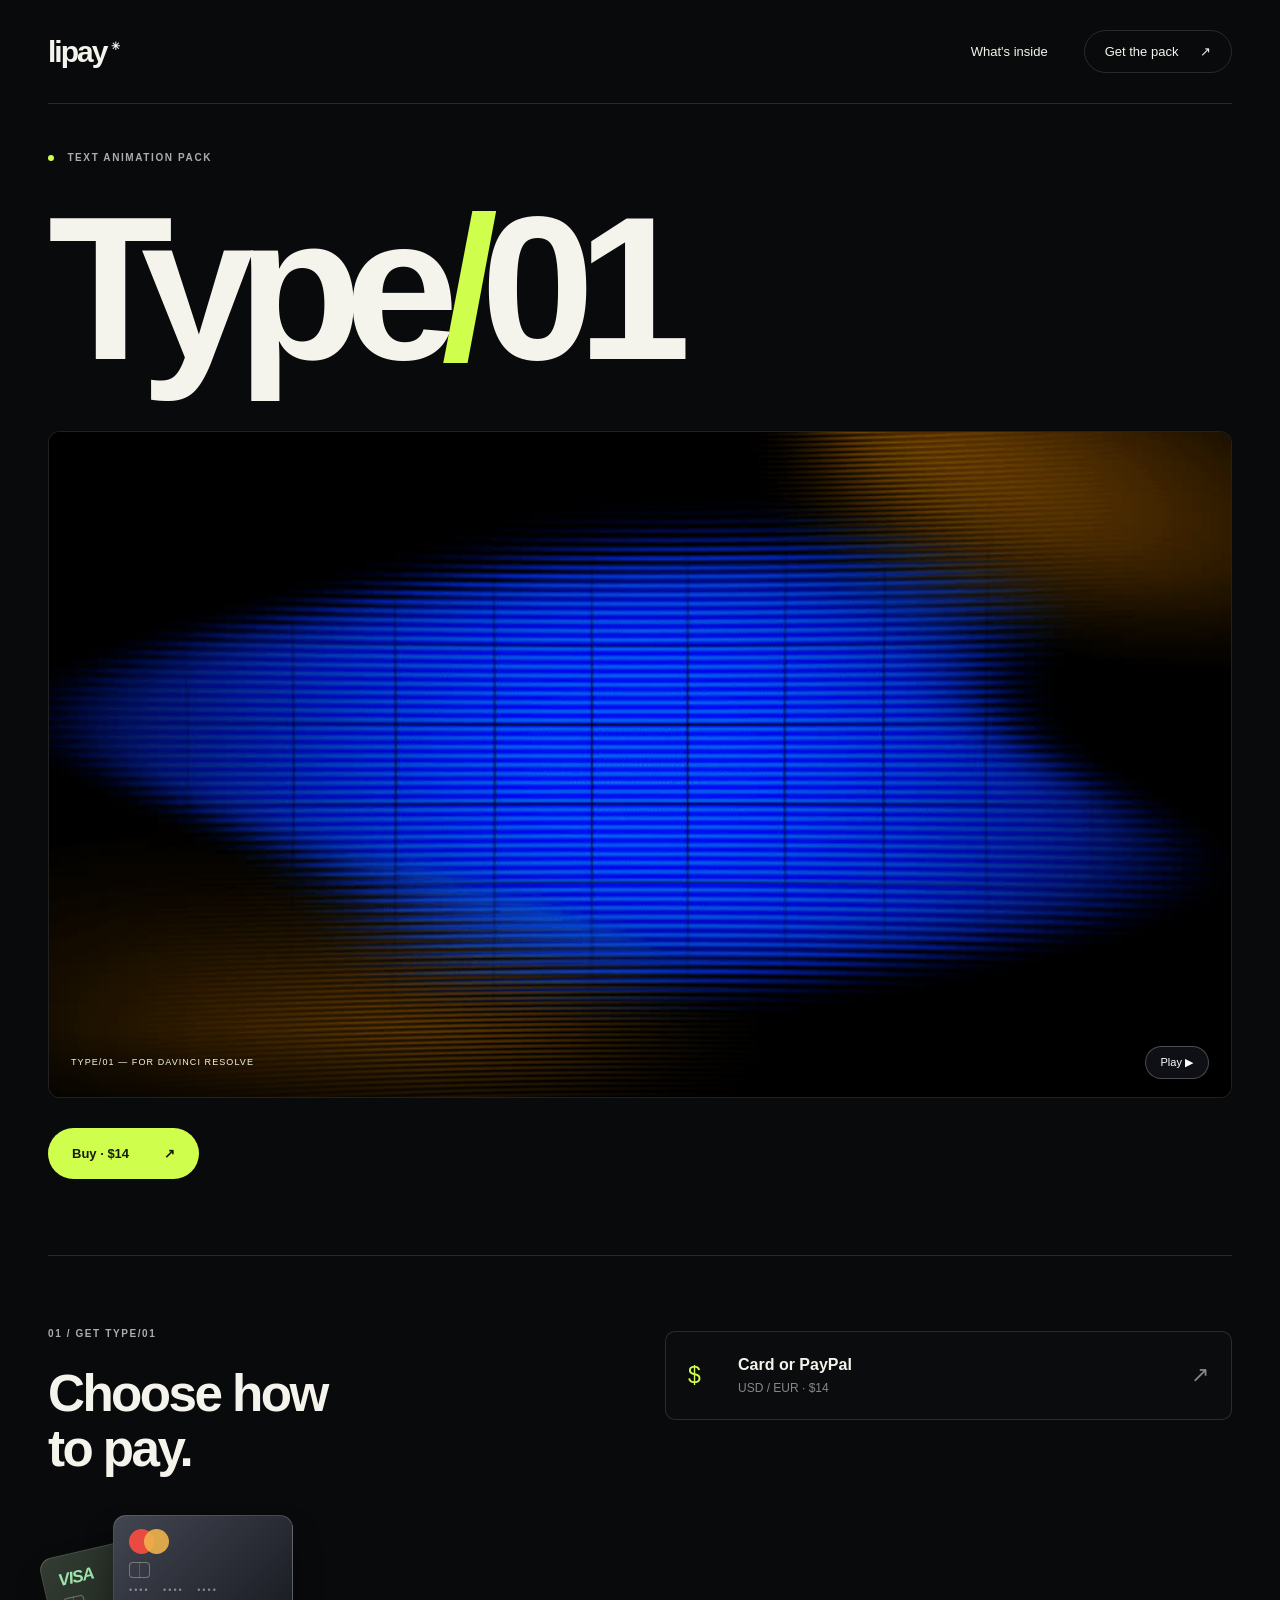
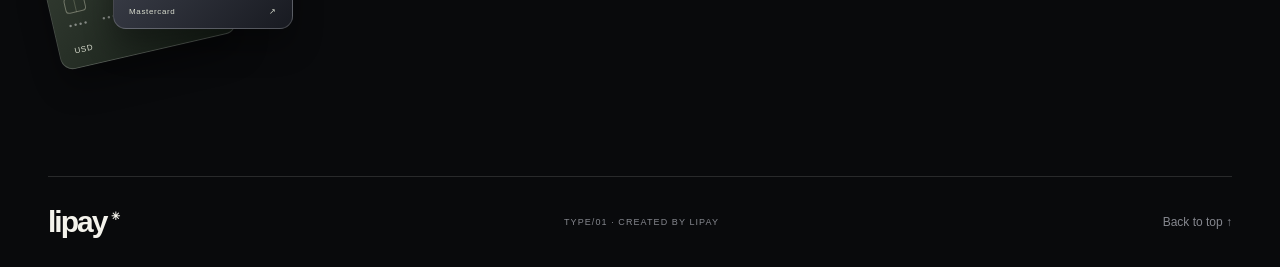
==== en/index.html @ 0e392ffe "Add English landing at /en (Payhip checkout only) Co-Authored-By: Claude Opus 5.5 <noreply@anthropic" ====
<!doctype html>
<html lang="en"><head><meta charset="UTF-8"><meta name="viewport" content="width=device-width,initial-scale=1"><title>Type/01 — Lipay</title><link rel="stylesheet" href="../style.css"></head>
<body><header class="wrap"><a class="logo" href="#top">lipay<span>✳</span></a><nav aria-label="Navigation"><a href="inside.html">What's inside</a><a class="nav-buy" href="#buy">Get the pack <span>↗</span></a></nav></header>
<main id="top"><section class="hero wrap"><div class="hero-top"><p class="label"><i></i> TEXT ANIMATION PACK</p></div><div class="title-row"><h1>Type<span>/</span>01</h1></div><div class="demo" id="demo"><video autoplay muted loop playsinline preload="metadata" poster="../assets/poster-v4.jpg" aria-label="Type/01 presets demo"><source src="../assets/demo-v4.mp4" type="video/mp4"></video><div class="video-bar"><span>TYPE/01 — FOR DAVINCI RESOLVE</span><button id="play-toggle" type="button" aria-label="Pause the demo">Pause Ⅱ</button></div></div><div class="hero-bottom"><a class="button payhip-buy-button" href="https://payhip.com/b/n8yK3" data-theme="none" data-product="n8yK3" target="_blank" rel="noopener noreferrer">Buy · $14 <span>↗</span></a></div></section>
<section class="purchase wrap" id="buy"><div class="section-heading"><p class="label">01 / GET TYPE/01</p><h2>Choose how<br>to pay.</h2><div class="payment-art" aria-label="Visa and Mastercard"><div class="mini-card card-mir"><span class="card-brand mir-brand">VISA</span><span class="card-chip"></span><span class="card-digits">•••• &nbsp; •••• &nbsp; ••••</span><span class="card-bottom">USD <span>↗</span></span></div><div class="mini-card card-master"><span class="master-symbol"><i></i><i></i></span><span class="card-chip"></span><span class="card-digits">•••• &nbsp; •••• &nbsp; ••••</span><span class="card-bottom">Mastercard <span>↗</span></span></div></div></div><div class="payments"><a class="payment-link payhip-buy-button" href="https://payhip.com/b/n8yK3" data-theme="none" data-product="n8yK3" target="_blank" rel="noopener noreferrer"><span class="pay-icon">$</span><span><strong>Card or PayPal</strong><small>USD / EUR · $14</small></span><span class="arrow">↗</span></a></div></section></main>
<footer class="wrap"><a class="logo" href="#top">lipay<span>✳</span></a><span>TYPE/01 · CREATED BY LIPAY</span><a href="#top">Back to top ↑</a></footer><script src="app.js"></script><script src="https://payhip.com/payhip.js"></script></body></html>
---- style.css ----
:root{color-scheme:dark;--bg:#090a0c;--ink:#f4f3ec;--muted:#85878e;--line:#ffffff21;--accent:#cfff4c;font-family:-apple-system,BlinkMacSystemFont,'Helvetica Neue',Arial,sans-serif}*{box-sizing:border-box}html{scroll-behavior:smooth;scroll-padding-top:30px}body{margin:0;background:var(--bg);color:var(--ink)}a{color:inherit;text-decoration:none}button{font:inherit}a:focus-visible,button:focus-visible{outline:2px solid var(--accent);outline-offset:6px}.wrap{width:calc(100% - 96px);max-width:1320px;margin-inline:auto}header{height:104px;display:flex;align-items:center;justify-content:space-between;border-bottom:1px solid var(--line)}.logo{font-size:30px;font-weight:800;letter-spacing:-2px}.logo span{font-size:11px;vertical-align:top;display:inline-block;margin:5px 0 0 5px;letter-spacing:0}nav{display:flex;align-items:center;gap:36px;font-size:13px}.nav-buy{border:1px solid var(--line);border-radius:30px;padding:13px 20px}.nav-buy span{margin-left:18px}.hero{padding-top:46px}.hero-top{display:flex;justify-content:space-between}.label{font-size:10px;letter-spacing:.16em;font-weight:600;margin:0;line-height:1.6;color:#abacb0}.label i{display:inline-block;background:var(--accent);width:6px;height:6px;border-radius:50%;margin-right:9px}.title-row{display:flex;align-items:center;justify-content:space-between;padding:20px 0 40px;gap:30px}h1{font-size:clamp(90px,16vw,220px);font-weight:850;line-height:1;letter-spacing:-.085em;margin:0}h1 span{color:var(--accent)}.intro{padding-top:16px;min-width:210px}.intro p{font-size:32px;line-height:1.06;letter-spacing:-.045em;margin:0 0 24px}.text-link{font-size:12px;color:#b9bbc2}.demo{position:relative;background:#000;border:1px solid var(--line);border-radius:12px;overflow:hidden}.demo video{width:100%;aspect-ratio:16/9;display:block;object-fit:contain}.video-bar{position:absolute;bottom:0;left:0;right:0;padding:18px 22px;display:flex;align-items:center;justify-content:space-between;background:linear-gradient(transparent,#000a);font-size:9px;letter-spacing:.12em}.video-bar button{background:#13151cc9;border:1px solid #ffffff40;color:white;border-radius:30px;padding:9px 15px;font-size:11px;cursor:pointer}.hero-bottom{display:flex;justify-content:space-between;align-items:center;gap:24px;padding:30px 0 76px}.hero-bottom p{font-size:16px;line-height:1.6;color:#aaaeb5;margin:0}.button{padding:18px 24px;border-radius:30px;background:var(--accent);color:#171b0c;display:inline-flex;gap:35px;font-size:13px;font-weight:650}.button:hover{background:#ddff89}.inside,.purchase{border-top:1px solid var(--line);padding-block:70px}.section-heading h2{font-size:clamp(32px,4vw,54px);line-height:1.08;font-weight:550;letter-spacing:-.05em;margin:24px 0 0}.stats{display:grid;grid-template-columns:1fr 1fr;gap:48px;margin-top:48px}.stats article{border-top:1px solid var(--line);padding-top:20px}.number{font-size:100px;font-weight:600;letter-spacing:-.07em;display:flex;align-items:center;justify-content:space-between}.number span{font-size:56px;color:var(--accent);font-weight:400;margin-right:16px}h3{font-size:20px;font-weight:500;letter-spacing:-.02em;margin:12px 0}.stats p,.file-row p{color:var(--muted);font-size:13px;line-height:1.6;margin:0}.file-row{display:flex;align-items:center;gap:18px;padding:24px;border:1px solid var(--line);border-radius:10px;margin-top:44px}.file-icon{font-size:28px;color:var(--accent)}.file-row strong{font-size:13px;font-weight:550}.file-row p{margin-top:5px}.file-tag{margin-left:auto;color:var(--muted);font-size:9px;letter-spacing:.1em}.purchase{display:grid;grid-template-columns:1fr 1fr;gap:50px;padding-bottom:85px}.preview-note{font-size:12px;line-height:1.6;color:var(--muted);margin:24px 0 0;max-width:300px}.payments{display:flex;flex-direction:column;gap:12px;padding-top:5px}.payments button,.payments .payment-link{display:flex;width:100%;align-items:center;gap:18px;text-align:left;padding:24px 22px;background:#ffffff03;border:1px solid var(--line);border-radius:10px;color:var(--ink);opacity:1;cursor:not-allowed}.pay-icon{font-size:23px;width:32px;color:var(--accent)}.payments strong{font-size:16px;font-weight:550;display:block}.payments small{display:block;font-size:12px;color:var(--muted);margin-top:7px}.arrow{margin-left:auto;font-size:22px;color:var(--muted)}footer{border-top:1px solid var(--line);display:flex;align-items:center;justify-content:space-between;padding-block:28px}footer>span{font-size:9px;letter-spacing:.12em;color:var(--muted)}footer>a:last-child{font-size:12px;color:var(--muted)}@media(max-width:700px){.wrap{width:calc(100% - 40px)}header{height:80px}nav{gap:16px}nav>a:first-child{display:none}.hero{padding-top:28px}.label{font-size:8px;letter-spacing:.1em}.hero-top{gap:12px}.title-row{display:block;padding-top:28px;padding-bottom:25px}h1{font-size:25vw}.intro{display:flex;align-items:center;justify-content:space-between;gap:15px;padding-top:24px}.intro p{font-size:22px;margin:0}.text-link{font-size:10px}.video-bar{padding:10px}.video-bar>span{font-size:7px}.video-bar button{font-size:10px;padding:7px 12px}.hero-bottom{align-items:flex-start;flex-direction:column;padding-bottom:48px}.hero-bottom p{font-size:14px}.button{width:100%;justify-content:space-between}.inside,.purchase{padding-block:44px}.stats{gap:24px;margin-top:30px}.number{font-size:70px}.number span{font-size:35px;margin:0}h3{font-size:16px}.stats p{font-size:12px}.file-row{padding:18px 15px;gap:12px;margin-top:30px}.file-tag{display:none}.purchase{grid-template-columns:1fr;gap:28px}.payments button,.payments .payment-link{padding:22px 18px}footer{flex-wrap:wrap;gap:22px}footer>span{order:3;width:100%}}@media(prefers-reduced-motion:reduce){html{scroll-behavior:auto}}

.resolve-icon{width:88px;height:88px;object-fit:contain;margin-right:52px}.tether svg{display:block;width:27px;height:27px}.inside-page .inside{border-top:0}.inside-page h1.label{font-size:11px;letter-spacing:.16em;font-weight:600}.inside-page .inside-back{padding-bottom:65px}.inside-page footer{margin-top:15px}@media(max-width:700px){.title-row{display:flex;gap:12px;align-items:center}.title-row h1{font-size:21vw}.resolve-icon{width:44px;height:44px;margin-right:0}nav>a:first-child{display:inline}nav{gap:14px;font-size:11px}.nav-buy{padding:11px 14px}.nav-buy span{margin-left:8px}.inside-page .stats{margin-top:30px}.inside-page .back-link{font-size:11px}}

.pack-price{font-size:48px;font-weight:550;letter-spacing:-.05em;margin:24px 0 0;color:var(--ink)}

.payment-art{position:relative;width:320px;height:180px;margin-top:35px;isolation:isolate}.mini-card{position:absolute;width:180px;height:114px;border:1px solid #ffffff30;border-radius:13px;padding:15px;box-shadow:0 18px 30px #0005;overflow:hidden;animation:card-drift 7s ease-in-out infinite;transform:translateY(0) rotate(var(--tilt));background:linear-gradient(135deg,#333c32,#131b14)}.card-mir{left:0;top:28px;--tilt:-13deg;z-index:1}.card-master{left:65px;top:4px;--tilt:0deg;z-index:2;background:linear-gradient(135deg,#424651,#181a21);animation-delay:-2.3s}.card-crypto{left:130px;top:34px;--tilt:13deg;z-index:3;background:linear-gradient(135deg,#40572c,#182219);animation-delay:-4.6s}.card-brand{display:block;font-size:23px;font-weight:800;color:var(--accent);line-height:1}.mir-brand{font-style:italic;font-size:17px;letter-spacing:-1px;color:#9be5aa}.card-chip{display:block;margin-top:10px;width:21px;height:16px;border:1px solid #b5b7a480;border-radius:4px;background:linear-gradient(90deg,transparent 45%,#a2a68b55 46%,#a2a68b55 54%,transparent 55%)}.card-digits{font-size:9px;letter-spacing:2px;color:#ffffff70;display:block;margin-top:7px}.card-bottom{position:absolute;bottom:12px;left:15px;right:15px;font-size:8px;letter-spacing:.08em;display:flex;justify-content:space-between;color:#d9ddcf}.master-symbol{display:flex;height:21px;align-items:center}.master-symbol i{width:25px;height:25px;border-radius:50%;background:#e94b43}.master-symbol i+i{margin-left:-10px;background:#efb34b;opacity:.9}.crypto-orbit{position:absolute;font-size:70px;color:#d4ff7920;right:10px;top:12px}@keyframes card-drift{0%,100%{transform:translateY(0) rotate(var(--tilt))}50%{transform:translateY(-9px) rotate(calc(var(--tilt) + 3deg))}}@media(max-width:380px){.payment-art{transform:scale(.86);transform-origin:left top;margin-bottom:-20px}}@media(prefers-reduced-motion:reduce){.mini-card{animation:none}}

.payments .payment-link{cursor:pointer}.payments .payment-link:hover{border-color:var(--accent);background:#cfff4c08}

.offer-link{font-size:11px;letter-spacing:.04em;border:1px solid var(--line);border-radius:30px;padding:10px 16px;color:var(--muted)}.offer-link:hover{border-color:var(--accent);color:var(--ink)}.offer{padding-block:56px 60px}.offer h1{font-size:clamp(44px,7vw,84px);line-height:1;letter-spacing:-.06em;margin:0 0 16px}.offer-sub{font-size:15px;color:var(--muted);margin:0 0 40px}.offer-text{max-width:780px}.offer h2{font-size:19px;font-weight:600;letter-spacing:-.02em;margin:44px 0 14px}.offer p,.offer li{font-size:15px;line-height:1.7;color:#c4c6cc;margin:0 0 14px}.offer li{margin:0 0 8px}.offer ul{padding-left:22px;margin:0 0 14px}.offer-lead{color:var(--ink)!important;font-weight:550;margin-top:20px!important}.offer-clause strong{color:var(--accent);font-weight:600;margin-right:6px}@media(max-width:700px){.offer h1{font-size:44px}.offer p,.offer li{font-size:14px}}
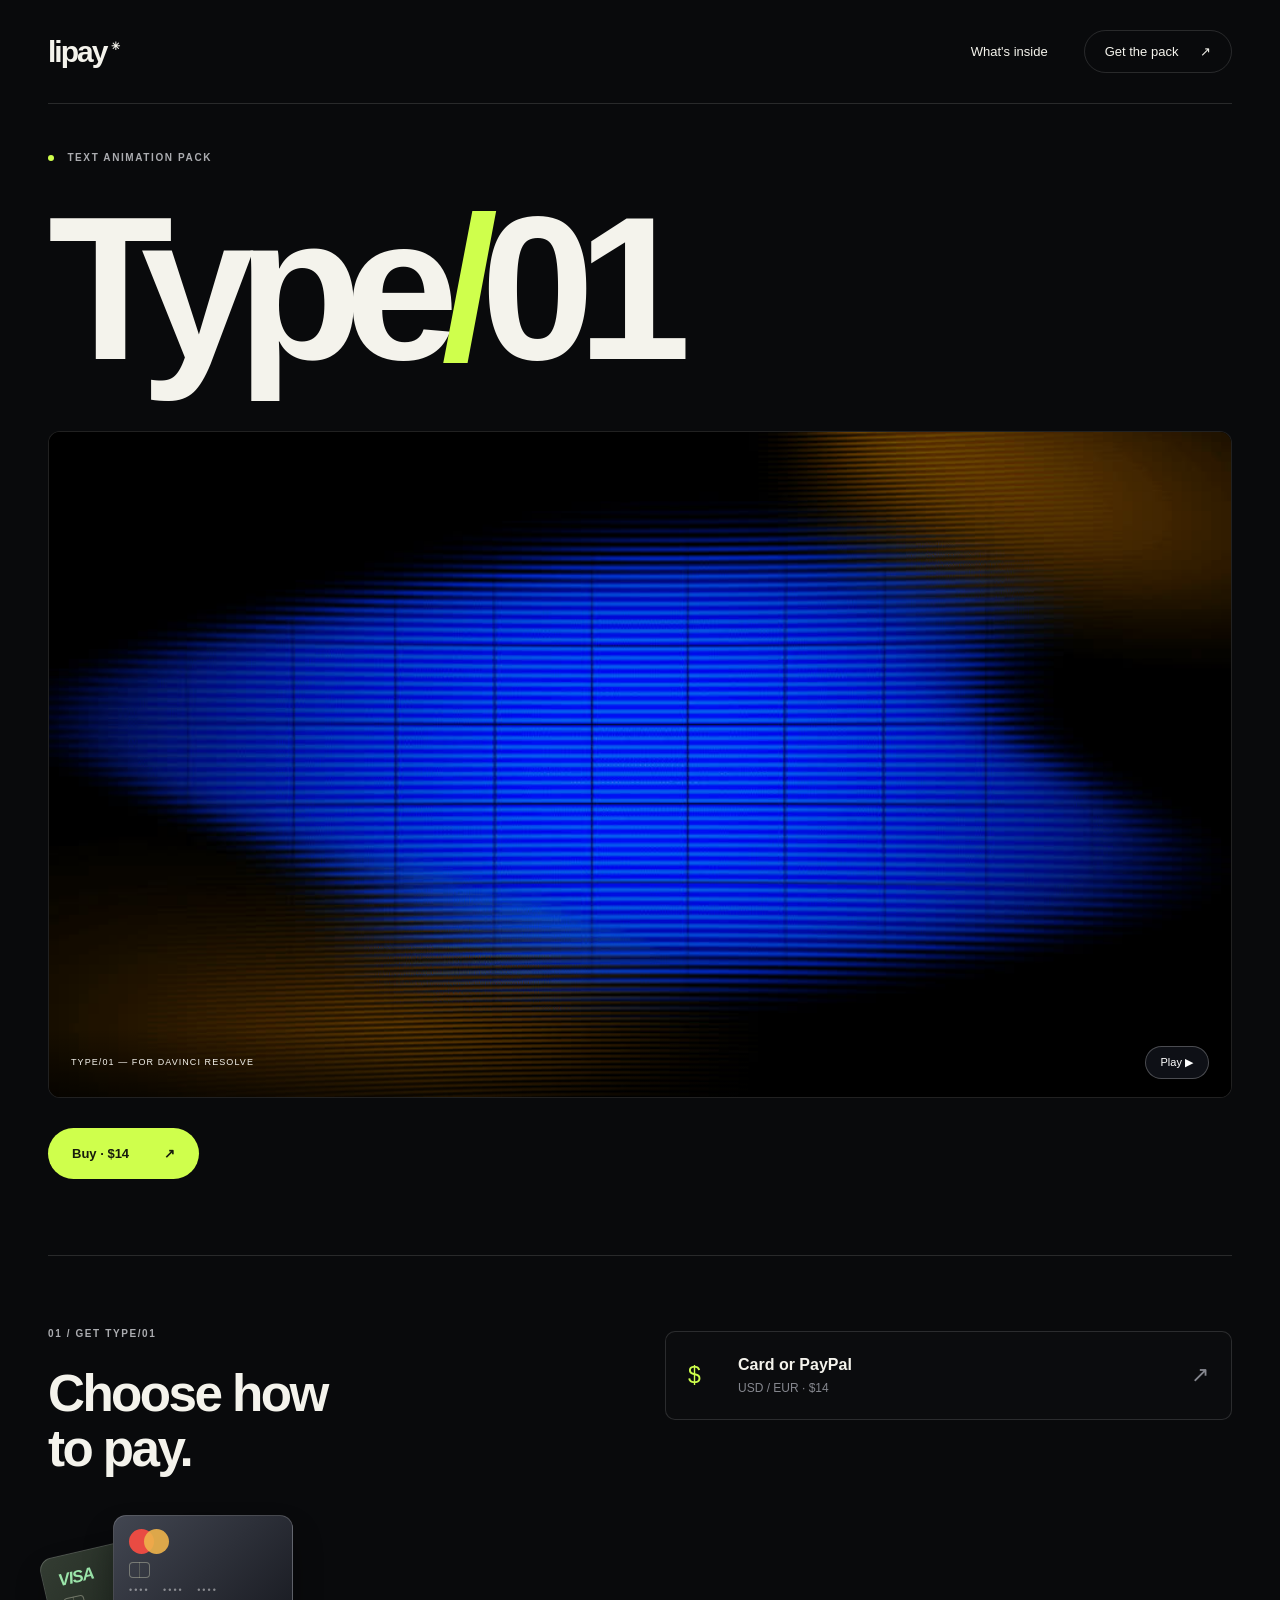
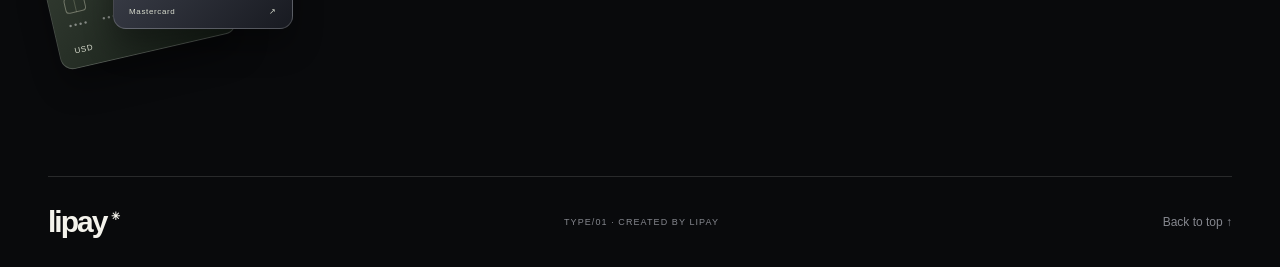
==== commit 403fbf1b: "Add 11.11 sale: -30% until 00:00 MSK with countdown bar Base HTML keeps regular prices; sale.js swap" ====
--- a/en/index.html
+++ b/en/index.html
@@ -1,6 +1,6 @@
 <!doctype html>
 <html lang="en"><head><meta charset="UTF-8"><meta name="viewport" content="width=device-width,initial-scale=1"><title>Type/01 — Lipay</title><link rel="stylesheet" href="../style.css"></head>
 <body><header class="wrap"><a class="logo" href="#top">lipay<span>✳</span></a><nav aria-label="Navigation"><a href="inside.html">What's inside</a><a class="nav-buy" href="#buy">Get the pack <span>↗</span></a></nav></header>
-<main id="top"><section class="hero wrap"><div class="hero-top"><p class="label"><i></i> TEXT ANIMATION PACK</p></div><div class="title-row"><h1>Type<span>/</span>01</h1></div><div class="demo" id="demo"><video autoplay muted loop playsinline preload="metadata" poster="../assets/poster-v4.jpg" aria-label="Type/01 presets demo"><source src="../assets/demo-v4.mp4" type="video/mp4"></video><div class="video-bar"><span>TYPE/01 — FOR DAVINCI RESOLVE</span><button id="play-toggle" type="button" aria-label="Pause the demo">Pause Ⅱ</button></div></div><div class="hero-bottom"><a class="button payhip-buy-button" href="https://payhip.com/b/n8yK3" data-theme="none" data-product="n8yK3" target="_blank" rel="noopener noreferrer">Buy · $14 <span>↗</span></a></div></section>
-<section class="purchase wrap" id="buy"><div class="section-heading"><p class="label">01 / GET TYPE/01</p><h2>Choose how<br>to pay.</h2><div class="payment-art" aria-label="Visa and Mastercard"><div class="mini-card card-mir"><span class="card-brand mir-brand">VISA</span><span class="card-chip"></span><span class="card-digits">•••• &nbsp; •••• &nbsp; ••••</span><span class="card-bottom">USD <span>↗</span></span></div><div class="mini-card card-master"><span class="master-symbol"><i></i><i></i></span><span class="card-chip"></span><span class="card-digits">•••• &nbsp; •••• &nbsp; ••••</span><span class="card-bottom">Mastercard <span>↗</span></span></div></div></div><div class="payments"><a class="payment-link payhip-buy-button" href="https://payhip.com/b/n8yK3" data-theme="none" data-product="n8yK3" target="_blank" rel="noopener noreferrer"><span class="pay-icon">$</span><span><strong>Card or PayPal</strong><small>USD / EUR · $14</small></span><span class="arrow">↗</span></a></div></section></main>
-<footer class="wrap"><a class="logo" href="#top">lipay<span>✳</span></a><span>TYPE/01 · CREATED BY LIPAY</span><a href="#top">Back to top ↑</a></footer><script src="app.js"></script><script src="https://payhip.com/payhip.js"></script></body></html>
+<main id="top"><section class="hero wrap"><div class="hero-top"><p class="label"><i></i> TEXT ANIMATION PACK</p></div><div class="title-row"><h1>Type<span>/</span>01</h1></div><div class="demo" id="demo"><video autoplay muted loop playsinline preload="metadata" poster="../assets/poster-v4.jpg" aria-label="Type/01 presets demo"><source src="../assets/demo-v4.mp4" type="video/mp4"></video><div class="video-bar"><span>TYPE/01 — FOR DAVINCI RESOLVE</span><button id="play-toggle" type="button" aria-label="Pause the demo">Pause Ⅱ</button></div></div><div class="hero-bottom"><a class="button payhip-buy-button" href="https://payhip.com/b/n8yK3" data-theme="none" data-product="n8yK3" target="_blank" rel="noopener noreferrer"><span>Buy · <span data-price="usd">$14</span></span> <span>↗</span></a></div></section>
+<section class="purchase wrap" id="buy"><div class="section-heading"><p class="label">01 / GET TYPE/01</p><h2>Choose how<br>to pay.</h2><div class="payment-art" aria-label="Visa and Mastercard"><div class="mini-card card-mir"><span class="card-brand mir-brand">VISA</span><span class="card-chip"></span><span class="card-digits">•••• &nbsp; •••• &nbsp; ••••</span><span class="card-bottom">USD <span>↗</span></span></div><div class="mini-card card-master"><span class="master-symbol"><i></i><i></i></span><span class="card-chip"></span><span class="card-digits">•••• &nbsp; •••• &nbsp; ••••</span><span class="card-bottom">Mastercard <span>↗</span></span></div></div></div><div class="payments"><a class="payment-link payhip-buy-button" href="https://payhip.com/b/n8yK3" data-theme="none" data-product="n8yK3" target="_blank" rel="noopener noreferrer"><span class="pay-icon">$</span><span><strong>Card or PayPal</strong><small>USD / EUR · <span data-price="usd">$14</span><span data-sale-note hidden> with code <b data-sale-code></b></span></small></span><span class="arrow">↗</span></a></div></section></main>
+<footer class="wrap"><a class="logo" href="#top">lipay<span>✳</span></a><span>TYPE/01 · CREATED BY LIPAY</span><a href="#top">Back to top ↑</a></footer><script src="app.js"></script><script src="../sale.js"></script><script src="https://payhip.com/payhip.js"></script></body></html>
--- a/style.css
+++ b/style.css
@@ -1,11 +1,13 @@
 :root{color-scheme:dark;--bg:#090a0c;--ink:#f4f3ec;--muted:#85878e;--line:#ffffff21;--accent:#cfff4c;font-family:-apple-system,BlinkMacSystemFont,'Helvetica Neue',Arial,sans-serif}*{box-sizing:border-box}html{scroll-behavior:smooth;scroll-padding-top:30px}body{margin:0;background:var(--bg);color:var(--ink)}a{color:inherit;text-decoration:none}button{font:inherit}a:focus-visible,button:focus-visible{outline:2px solid var(--accent);outline-offset:6px}.wrap{width:calc(100% - 96px);max-width:1320px;margin-inline:auto}header{height:104px;display:flex;align-items:center;justify-content:space-between;border-bottom:1px solid var(--line)}.logo{font-size:30px;font-weight:800;letter-spacing:-2px}.logo span{font-size:11px;vertical-align:top;display:inline-block;margin:5px 0 0 5px;letter-spacing:0}nav{display:flex;align-items:center;gap:36px;font-size:13px}.nav-buy{border:1px solid var(--line);border-radius:30px;padding:13px 20px}.nav-buy span{margin-left:18px}.hero{padding-top:46px}.hero-top{display:flex;justify-content:space-between}.label{font-size:10px;letter-spacing:.16em;font-weight:600;margin:0;line-height:1.6;color:#abacb0}.label i{display:inline-block;background:var(--accent);width:6px;height:6px;border-radius:50%;margin-right:9px}.title-row{display:flex;align-items:center;justify-content:space-between;padding:20px 0 40px;gap:30px}h1{font-size:clamp(90px,16vw,220px);font-weight:850;line-height:1;letter-spacing:-.085em;margin:0}h1 span{color:var(--accent)}.intro{padding-top:16px;min-width:210px}.intro p{font-size:32px;line-height:1.06;letter-spacing:-.045em;margin:0 0 24px}.text-link{font-size:12px;color:#b9bbc2}.demo{position:relative;background:#000;border:1px solid var(--line);border-radius:12px;overflow:hidden}.demo video{width:100%;aspect-ratio:16/9;display:block;object-fit:contain}.video-bar{position:absolute;bottom:0;left:0;right:0;padding:18px 22px;display:flex;align-items:center;justify-content:space-between;background:linear-gradient(transparent,#000a);font-size:9px;letter-spacing:.12em}.video-bar button{background:#13151cc9;border:1px solid #ffffff40;color:white;border-radius:30px;padding:9px 15px;font-size:11px;cursor:pointer}.hero-bottom{display:flex;justify-content:space-between;align-items:center;gap:24px;padding:30px 0 76px}.hero-bottom p{font-size:16px;line-height:1.6;color:#aaaeb5;margin:0}.button{padding:18px 24px;border-radius:30px;background:var(--accent);color:#171b0c;display:inline-flex;gap:35px;font-size:13px;font-weight:650}.button:hover{background:#ddff89}.inside,.purchase{border-top:1px solid var(--line);padding-block:70px}.section-heading h2{font-size:clamp(32px,4vw,54px);line-height:1.08;font-weight:550;letter-spacing:-.05em;margin:24px 0 0}.stats{display:grid;grid-template-columns:1fr 1fr;gap:48px;margin-top:48px}.stats article{border-top:1px solid var(--line);padding-top:20px}.number{font-size:100px;font-weight:600;letter-spacing:-.07em;display:flex;align-items:center;justify-content:space-between}.number span{font-size:56px;color:var(--accent);font-weight:400;margin-right:16px}h3{font-size:20px;font-weight:500;letter-spacing:-.02em;margin:12px 0}.stats p,.file-row p{color:var(--muted);font-size:13px;line-height:1.6;margin:0}.file-row{display:flex;align-items:center;gap:18px;padding:24px;border:1px solid var(--line);border-radius:10px;margin-top:44px}.file-icon{font-size:28px;color:var(--accent)}.file-row strong{font-size:13px;font-weight:550}.file-row p{margin-top:5px}.file-tag{margin-left:auto;color:var(--muted);font-size:9px;letter-spacing:.1em}.purchase{display:grid;grid-template-columns:1fr 1fr;gap:50px;padding-bottom:85px}.preview-note{font-size:12px;line-height:1.6;color:var(--muted);margin:24px 0 0;max-width:300px}.payments{display:flex;flex-direction:column;gap:12px;padding-top:5px}.payments button,.payments .payment-link{display:flex;width:100%;align-items:center;gap:18px;text-align:left;padding:24px 22px;background:#ffffff03;border:1px solid var(--line);border-radius:10px;color:var(--ink);opacity:1;cursor:not-allowed}.pay-icon{font-size:23px;width:32px;color:var(--accent)}.payments strong{font-size:16px;font-weight:550;display:block}.payments small{display:block;font-size:12px;color:var(--muted);margin-top:7px}.arrow{margin-left:auto;font-size:22px;color:var(--muted)}footer{border-top:1px solid var(--line);display:flex;align-items:center;justify-content:space-between;padding-block:28px}footer>span{font-size:9px;letter-spacing:.12em;color:var(--muted)}footer>a:last-child{font-size:12px;color:var(--muted)}@media(max-width:700px){.wrap{width:calc(100% - 40px)}header{height:80px}nav{gap:16px}nav>a:first-child{display:none}.hero{padding-top:28px}.label{font-size:8px;letter-spacing:.1em}.hero-top{gap:12px}.title-row{display:block;padding-top:28px;padding-bottom:25px}h1{font-size:25vw}.intro{display:flex;align-items:center;justify-content:space-between;gap:15px;padding-top:24px}.intro p{font-size:22px;margin:0}.text-link{font-size:10px}.video-bar{padding:10px}.video-bar>span{font-size:7px}.video-bar button{font-size:10px;padding:7px 12px}.hero-bottom{align-items:flex-start;flex-direction:column;padding-bottom:48px}.hero-bottom p{font-size:14px}.button{width:100%;justify-content:space-between}.inside,.purchase{padding-block:44px}.stats{gap:24px;margin-top:30px}.number{font-size:70px}.number span{font-size:35px;margin:0}h3{font-size:16px}.stats p{font-size:12px}.file-row{padding:18px 15px;gap:12px;margin-top:30px}.file-tag{display:none}.purchase{grid-template-columns:1fr;gap:28px}.payments button,.payments .payment-link{padding:22px 18px}footer{flex-wrap:wrap;gap:22px}footer>span{order:3;width:100%}}@media(prefers-reduced-motion:reduce){html{scroll-behavior:auto}}
 
-.resolve-icon{width:88px;height:88px;object-fit:contain;margin-right:52px}.tether svg{display:block;width:27px;height:27px}.inside-page .inside{border-top:0}.inside-page h1.label{font-size:11px;letter-spacing:.16em;font-weight:600}.inside-page .inside-back{padding-bottom:65px}.inside-page footer{margin-top:15px}@media(max-width:700px){.title-row{display:flex;gap:12px;align-items:center}.title-row h1{font-size:21vw}.resolve-icon{width:44px;height:44px;margin-right:0}nav>a:first-child{display:inline}nav{gap:14px;font-size:11px}.nav-buy{padding:11px 14px}.nav-buy span{margin-left:8px}.inside-page .stats{margin-top:30px}.inside-page .back-link{font-size:11px}}
+.resolve-icon{width:88px;height:88px;object-fit:contain;margin-right:52px}.inside-page .inside{border-top:0}.inside-page h1.label{font-size:11px;letter-spacing:.16em;font-weight:600}.inside-page .inside-back{padding-bottom:65px}.inside-page footer{margin-top:15px}@media(max-width:700px){.title-row{display:flex;gap:12px;align-items:center}.title-row h1{font-size:21vw}.resolve-icon{width:44px;height:44px;margin-right:0}nav>a:first-child{display:inline}nav{gap:14px;font-size:11px}.nav-buy{padding:11px 14px}.nav-buy span{margin-left:8px}.inside-page .stats{margin-top:30px}.inside-page .back-link{font-size:11px}}
 
 .pack-price{font-size:48px;font-weight:550;letter-spacing:-.05em;margin:24px 0 0;color:var(--ink)}
 
-.payment-art{position:relative;width:320px;height:180px;margin-top:35px;isolation:isolate}.mini-card{position:absolute;width:180px;height:114px;border:1px solid #ffffff30;border-radius:13px;padding:15px;box-shadow:0 18px 30px #0005;overflow:hidden;animation:card-drift 7s ease-in-out infinite;transform:translateY(0) rotate(var(--tilt));background:linear-gradient(135deg,#333c32,#131b14)}.card-mir{left:0;top:28px;--tilt:-13deg;z-index:1}.card-master{left:65px;top:4px;--tilt:0deg;z-index:2;background:linear-gradient(135deg,#424651,#181a21);animation-delay:-2.3s}.card-crypto{left:130px;top:34px;--tilt:13deg;z-index:3;background:linear-gradient(135deg,#40572c,#182219);animation-delay:-4.6s}.card-brand{display:block;font-size:23px;font-weight:800;color:var(--accent);line-height:1}.mir-brand{font-style:italic;font-size:17px;letter-spacing:-1px;color:#9be5aa}.card-chip{display:block;margin-top:10px;width:21px;height:16px;border:1px solid #b5b7a480;border-radius:4px;background:linear-gradient(90deg,transparent 45%,#a2a68b55 46%,#a2a68b55 54%,transparent 55%)}.card-digits{font-size:9px;letter-spacing:2px;color:#ffffff70;display:block;margin-top:7px}.card-bottom{position:absolute;bottom:12px;left:15px;right:15px;font-size:8px;letter-spacing:.08em;display:flex;justify-content:space-between;color:#d9ddcf}.master-symbol{display:flex;height:21px;align-items:center}.master-symbol i{width:25px;height:25px;border-radius:50%;background:#e94b43}.master-symbol i+i{margin-left:-10px;background:#efb34b;opacity:.9}.crypto-orbit{position:absolute;font-size:70px;color:#d4ff7920;right:10px;top:12px}@keyframes card-drift{0%,100%{transform:translateY(0) rotate(var(--tilt))}50%{transform:translateY(-9px) rotate(calc(var(--tilt) + 3deg))}}@media(max-width:380px){.payment-art{transform:scale(.86);transform-origin:left top;margin-bottom:-20px}}@media(prefers-reduced-motion:reduce){.mini-card{animation:none}}
+.payment-art{position:relative;width:320px;height:180px;margin-top:35px;isolation:isolate}.mini-card{position:absolute;width:180px;height:114px;border:1px solid #ffffff30;border-radius:13px;padding:15px;box-shadow:0 18px 30px #0005;overflow:hidden;animation:card-drift 7s ease-in-out infinite;transform:translateY(0) rotate(var(--tilt));background:linear-gradient(135deg,#333c32,#131b14)}.card-mir{left:0;top:28px;--tilt:-13deg;z-index:1}.card-master{left:65px;top:4px;--tilt:0deg;z-index:2;background:linear-gradient(135deg,#424651,#181a21);animation-delay:-2.3s}.card-visa{left:130px;top:34px;--tilt:13deg;z-index:3;background:linear-gradient(135deg,#2b3b86,#121633);animation-delay:-4.6s}.card-brand.visa-brand{font-style:italic;font-size:19px;font-weight:900;letter-spacing:.5px;color:#f4f3ec}.card-brand{display:block;font-size:23px;font-weight:800;color:var(--accent);line-height:1}.mir-brand{font-style:italic;font-size:17px;letter-spacing:-1px;color:#9be5aa}.card-chip{display:block;margin-top:10px;width:21px;height:16px;border:1px solid #b5b7a480;border-radius:4px;background:linear-gradient(90deg,transparent 45%,#a2a68b55 46%,#a2a68b55 54%,transparent 55%)}.card-digits{font-size:9px;letter-spacing:2px;color:#ffffff70;display:block;margin-top:7px}.card-bottom{position:absolute;bottom:12px;left:15px;right:15px;font-size:8px;letter-spacing:.08em;display:flex;justify-content:space-between;color:#d9ddcf}.master-symbol{display:flex;height:21px;align-items:center}.master-symbol i{width:25px;height:25px;border-radius:50%;background:#e94b43}.master-symbol i+i{margin-left:-10px;background:#efb34b;opacity:.9}@keyframes card-drift{0%,100%{transform:translateY(0) rotate(var(--tilt))}50%{transform:translateY(-9px) rotate(calc(var(--tilt) + 3deg))}}@media(max-width:380px){.payment-art{transform:scale(.86);transform-origin:left top;margin-bottom:-20px}}@media(prefers-reduced-motion:reduce){.mini-card{animation:none}}
 
 .payments .payment-link{cursor:pointer}.payments .payment-link:hover{border-color:var(--accent);background:#cfff4c08}
 
 .offer-link{font-size:11px;letter-spacing:.04em;border:1px solid var(--line);border-radius:30px;padding:10px 16px;color:var(--muted)}.offer-link:hover{border-color:var(--accent);color:var(--ink)}.offer{padding-block:56px 60px}.offer h1{font-size:clamp(44px,7vw,84px);line-height:1;letter-spacing:-.06em;margin:0 0 16px}.offer-sub{font-size:15px;color:var(--muted);margin:0 0 40px}.offer-text{max-width:780px}.offer h2{font-size:19px;font-weight:600;letter-spacing:-.02em;margin:44px 0 14px}.offer p,.offer li{font-size:15px;line-height:1.7;color:#c4c6cc;margin:0 0 14px}.offer li{margin:0 0 8px}.offer ul{padding-left:22px;margin:0 0 14px}.offer-lead{color:var(--ink)!important;font-weight:550;margin-top:20px!important}.offer-clause strong{color:var(--accent);font-weight:600;margin-right:6px}@media(max-width:700px){.offer h1{font-size:44px}.offer p,.offer li{font-size:14px}}
+
+.sale-bar{background:var(--accent);color:#171b0c;font-size:11px;font-weight:650;letter-spacing:.12em}.sale-bar .wrap{display:flex;justify-content:space-between;align-items:center;gap:16px;min-height:40px}.sale-timer{font-variant-numeric:tabular-nums;font-weight:800}.old-price{opacity:.5}[data-sale-note] b{color:var(--accent);font-weight:650;letter-spacing:.04em}@media(max-width:700px){.sale-bar{font-size:9px;letter-spacing:.08em}.sale-bar .wrap{min-height:34px}}
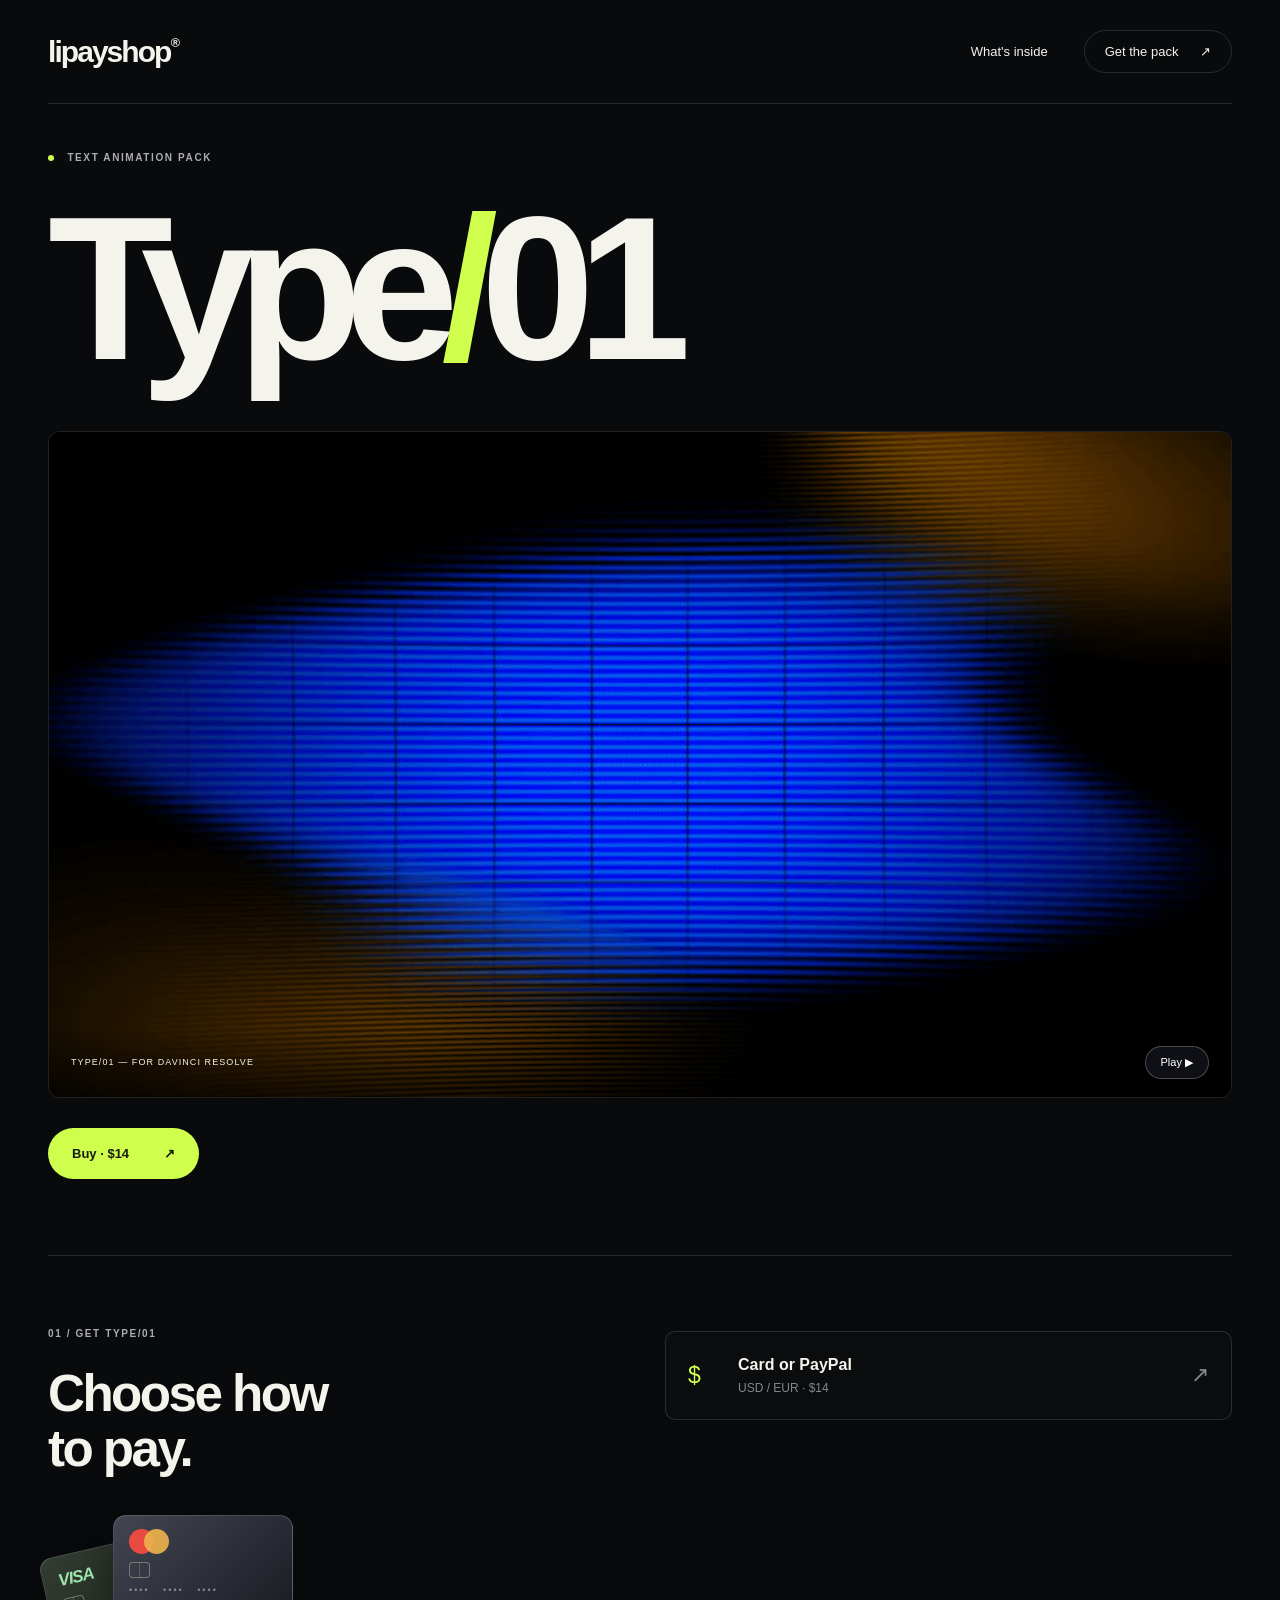
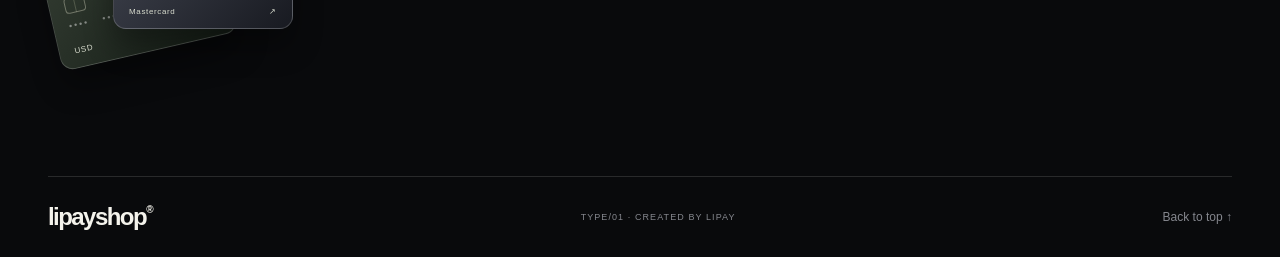
==== commit 045f6be4: "Shop home at the root; Type/01 moves to /type01/ - New lipayshop home: animated basket video, produc" ====
--- a/en/index.html
+++ b/en/index.html
@@ -1,6 +1,6 @@
 <!doctype html>
-<html lang="en"><head><meta charset="UTF-8"><meta name="viewport" content="width=device-width,initial-scale=1"><title>Type/01 — Lipay</title><link rel="stylesheet" href="../style.css"></head>
-<body><header class="wrap"><a class="logo" href="#top">lipay<span>✳</span></a><nav aria-label="Navigation"><a href="inside.html">What's inside</a><a class="nav-buy" href="#buy">Get the pack <span>↗</span></a></nav></header>
+<html lang="en"><head><meta charset="UTF-8"><meta name="viewport" content="width=device-width,initial-scale=1"><title>Type/01 — Lipay</title><link rel="stylesheet" href="../style.css"><link rel="stylesheet" href="../shop.css"></head>
+<body><header class="wrap"><a class="logo shop-logo" href="../">lipayshop<sup>®</sup></a><nav aria-label="Navigation"><a href="inside.html">What's inside</a><a class="nav-buy" href="#buy">Get the pack <span>↗</span></a></nav></header>
 <main id="top"><section class="hero wrap"><div class="hero-top"><p class="label"><i></i> TEXT ANIMATION PACK</p></div><div class="title-row"><h1>Type<span>/</span>01</h1></div><div class="demo" id="demo"><video autoplay muted loop playsinline preload="metadata" poster="../assets/poster-v4.jpg" aria-label="Type/01 presets demo"><source src="../assets/demo-v4.mp4" type="video/mp4"></video><div class="video-bar"><span>TYPE/01 — FOR DAVINCI RESOLVE</span><button id="play-toggle" type="button" aria-label="Pause the demo">Pause Ⅱ</button></div></div><div class="hero-bottom"><a class="button payhip-buy-button" href="https://payhip.com/b/n8yK3" data-theme="none" data-product="n8yK3" target="_blank" rel="noopener noreferrer"><span>Buy · <span data-price="usd">$14</span></span> <span>↗</span></a></div></section>
-<section class="purchase wrap" id="buy"><div class="section-heading"><p class="label">01 / GET TYPE/01</p><h2>Choose how<br>to pay.</h2><div class="payment-art" aria-label="Visa and Mastercard"><div class="mini-card card-mir"><span class="card-brand mir-brand">VISA</span><span class="card-chip"></span><span class="card-digits">•••• &nbsp; •••• &nbsp; ••••</span><span class="card-bottom">USD <span>↗</span></span></div><div class="mini-card card-master"><span class="master-symbol"><i></i><i></i></span><span class="card-chip"></span><span class="card-digits">•••• &nbsp; •••• &nbsp; ••••</span><span class="card-bottom">Mastercard <span>↗</span></span></div></div></div><div class="payments"><a class="payment-link payhip-buy-button" href="https://payhip.com/b/n8yK3" data-theme="none" data-product="n8yK3" target="_blank" rel="noopener noreferrer"><span class="pay-icon">$</span><span><strong>Card or PayPal</strong><small>USD / EUR · <span data-price="usd">$14</span><span data-sale-note hidden> with code <b data-sale-code></b></span></small></span><span class="arrow">↗</span></a></div></section></main>
-<footer class="wrap"><a class="logo" href="#top">lipay<span>✳</span></a><span>TYPE/01 · CREATED BY LIPAY</span><a href="#top">Back to top ↑</a></footer><script src="app.js"></script><script src="../sale.js"></script><script src="https://payhip.com/payhip.js"></script></body></html>
+<section class="purchase wrap" id="buy"><div class="section-heading"><p class="label">01 / GET TYPE/01</p><h2>Choose how<br>to pay.</h2><div class="payment-art" aria-label="Visa and Mastercard"><div class="mini-card card-mir"><span class="card-brand mir-brand">VISA</span><span class="card-chip"></span><span class="card-digits">•••• &nbsp; •••• &nbsp; ••••</span><span class="card-bottom">USD <span>↗</span></span></div><div class="mini-card card-master"><span class="master-symbol"><i></i><i></i></span><span class="card-chip"></span><span class="card-digits">•••• &nbsp; •••• &nbsp; ••••</span><span class="card-bottom">Mastercard <span>↗</span></span></div></div></div><div class="payments"><a class="payment-link payhip-buy-button" href="https://payhip.com/b/n8yK3" data-theme="none" data-product="n8yK3" target="_blank" rel="noopener noreferrer"><span class="pay-icon">$</span><span><strong>Card or PayPal</strong><small>USD / EUR · <span data-price="usd">$14</span></small></span><span class="arrow">↗</span></a></div></section></main>
+<footer class="wrap"><a class="logo shop-logo" href="../">lipayshop<sup>®</sup></a><span>TYPE/01 · CREATED BY LIPAY</span><a href="#top">Back to top ↑</a></footer><script src="app.js"></script><script src="../sale.js"></script><script src="https://payhip.com/payhip.js"></script></body></html>
--- a/style.css
+++ b/style.css
@@ -10,4 +10,4 @@
 
 .offer-link{font-size:11px;letter-spacing:.04em;border:1px solid var(--line);border-radius:30px;padding:10px 16px;color:var(--muted)}.offer-link:hover{border-color:var(--accent);color:var(--ink)}.offer{padding-block:56px 60px}.offer h1{font-size:clamp(44px,7vw,84px);line-height:1;letter-spacing:-.06em;margin:0 0 16px}.offer-sub{font-size:15px;color:var(--muted);margin:0 0 40px}.offer-text{max-width:780px}.offer h2{font-size:19px;font-weight:600;letter-spacing:-.02em;margin:44px 0 14px}.offer p,.offer li{font-size:15px;line-height:1.7;color:#c4c6cc;margin:0 0 14px}.offer li{margin:0 0 8px}.offer ul{padding-left:22px;margin:0 0 14px}.offer-lead{color:var(--ink)!important;font-weight:550;margin-top:20px!important}.offer-clause strong{color:var(--accent);font-weight:600;margin-right:6px}@media(max-width:700px){.offer h1{font-size:44px}.offer p,.offer li{font-size:14px}}
 
-.sale-bar{background:var(--accent);color:#171b0c;font-size:11px;font-weight:650;letter-spacing:.12em}.sale-bar .wrap{display:flex;justify-content:space-between;align-items:center;gap:16px;min-height:40px}.sale-timer{font-variant-numeric:tabular-nums;font-weight:800}.old-price{opacity:.5}[data-sale-note] b{color:var(--accent);font-weight:650;letter-spacing:.04em}@media(max-width:700px){.sale-bar{font-size:9px;letter-spacing:.08em}.sale-bar .wrap{min-height:34px}}
+.sale-bar{background:var(--accent);color:#171b0c;font-size:11px;font-weight:650;letter-spacing:.12em}.sale-bar .wrap{display:flex;justify-content:space-between;align-items:center;gap:16px;min-height:40px}.sale-timer{font-variant-numeric:tabular-nums;font-weight:800}.old-price{opacity:.5}[data-sale-note]{color:var(--accent)}@media(max-width:700px){.sale-bar{font-size:9px;letter-spacing:.08em}.sale-bar .wrap{min-height:34px}}
--- a/shop.css
+++ b/shop.css
@@ -0,0 +1,5 @@
+/* lipayshop®: the logo in the corner and in the footer of every page — a link back to the shop home. The pages keep their own design. */
+.logo.shop-logo{font-size:30px;font-weight:900;letter-spacing:-.065em;line-height:1;display:inline-flex;align-items:flex-start}
+.logo.shop-logo sup{font-size:.42em;font-weight:600;letter-spacing:0;line-height:1;margin:.02em 0 0 .02em;vertical-align:top;color:inherit}
+.logo.shop-logo:hover{opacity:.7}
+footer .logo.shop-logo{font-size:24px}
